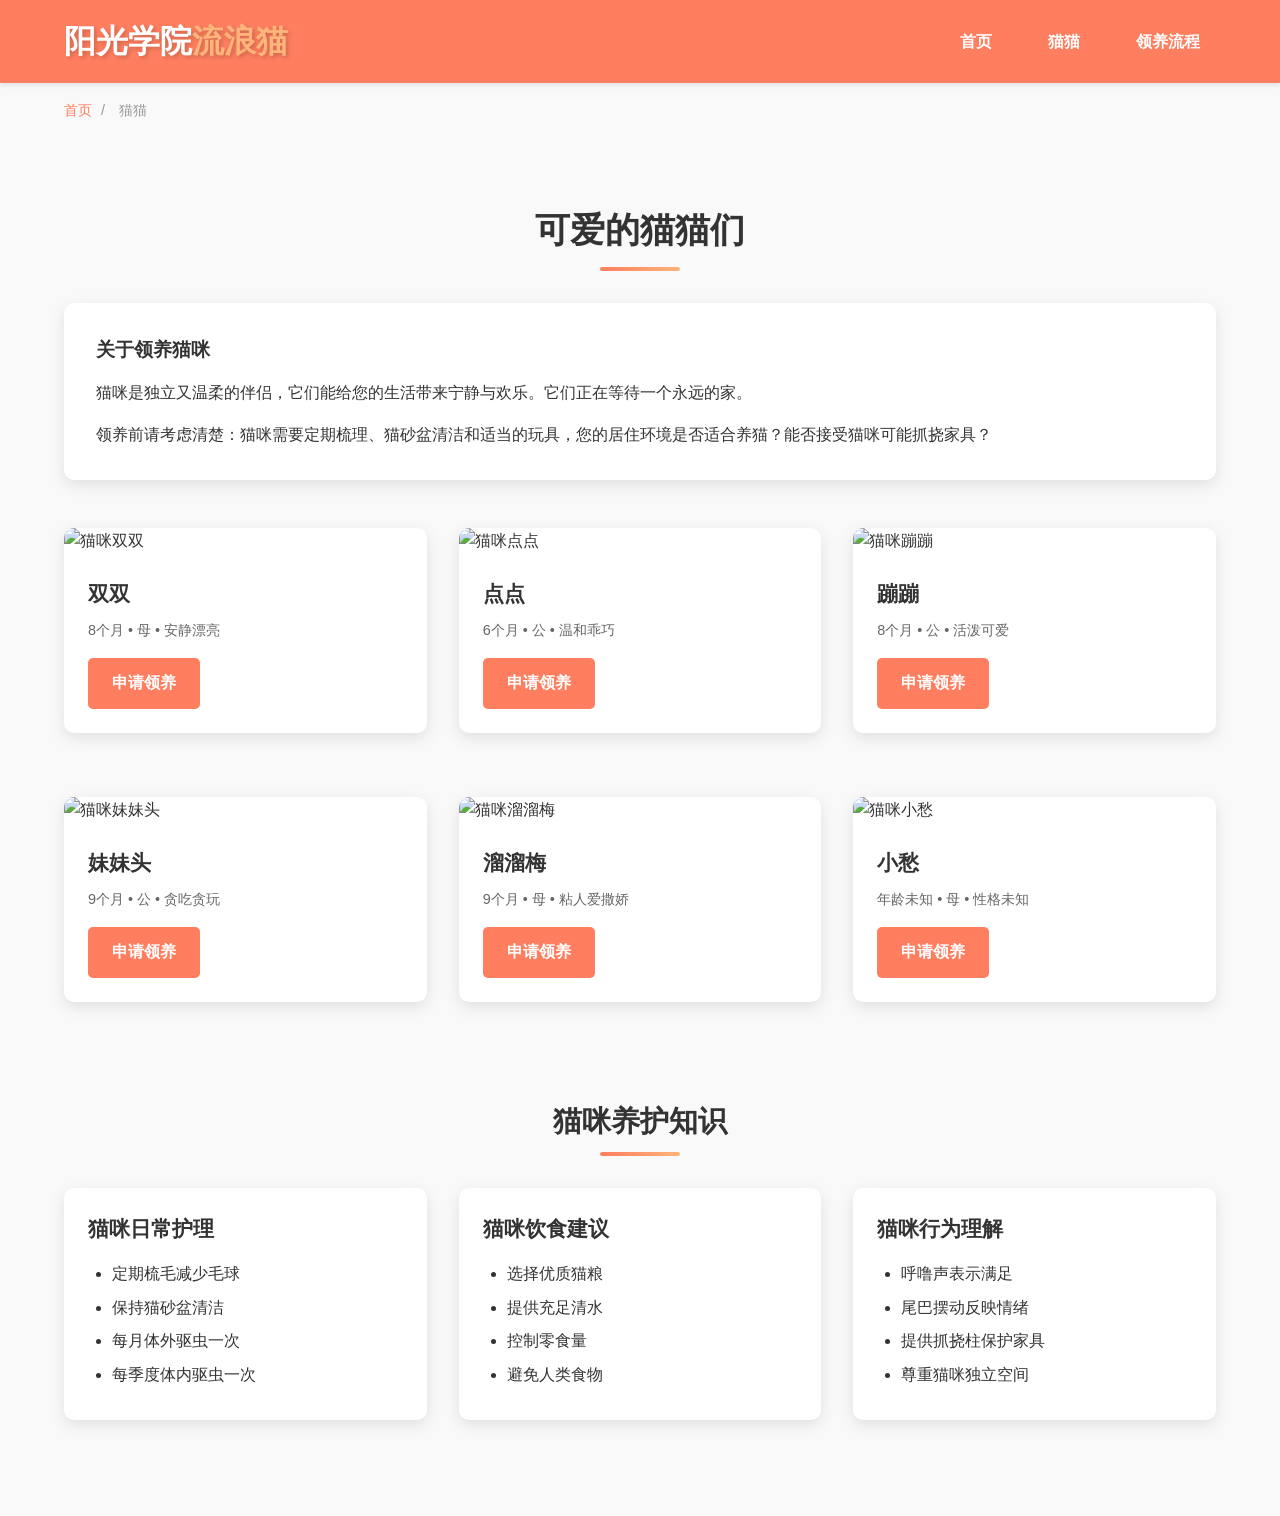
==== cats.html @ 368df84d "Create cats.html" ====
<!DOCTYPE html>
<html lang="zh-CN">
<head>
    <meta charset="UTF-8">
    <meta name="viewport" content="width=device-width, initial-scale=1.0">
    <title>猫猫 | 阳光学院流浪猫</title>
    <link rel="stylesheet" href="css/style.css">
    <link rel="stylesheet" href="css/responsive.css">
</head>
<body>
    <header>
        <div class="container header-content">
            <a href="index.html" class="logo">阳光学院<span>流浪猫</span></a>
            <div class="menu-toggle">☰</div>
            <nav>
                <ul>
                    <li><a href="index.html">首页</a></li>
                    <li><a href="cats.html" class="active">猫猫</a></li>
                    <li><a href="adoption-process.html">领养流程</a></li>
                </ul>
            </nav>
        </div>
    </header>

    <div class="container breadcrumb">
        <a href="index.html">首页</a>
        <span>/</span>
        <span>猫猫</span>
    </div>

    <section class="section">
        <div class="container">
            <h2 class="section-title">可爱的猫猫们</h2>
            
            <div style="background-color: white; padding: 2rem; border-radius: 10px; box-shadow: 0 5px 15px rgba(0,0,0,0.1); margin-bottom: 3rem;">
                <h3 style="margin-bottom: 1rem;">关于领养猫咪</h3>
                <p style="margin-bottom: 1rem;">猫咪是独立又温柔的伴侣，它们能给您的生活带来宁静与欢乐。它们正在等待一个永远的家。</p>
                <p>领养前请考虑清楚：猫咪需要定期梳理、猫砂盆清洁和适当的玩具，您的居住环境是否适合养猫？能否接受猫咪可能抓挠家具？</p>
            </div>
            
            <div class="grid">
                <div class="card">
                    <img src="images/shuangshuang.jpg" alt="猫咪双双" class="card-img">
                    <div class="card-body">
                        <h3 class="card-title">双双</h3>
                        <p class="card-text">8个月 • 母 • 安静漂亮</p>
                        <div style="display: flex; justify-content: space-between; margin-top: 1rem;">
                            <a href="adoption-process.html" class="btn">申请领养</a>
                        </div>
                    </div>
                </div>
                
                <div class="card">
                    <img src="images/diandian.jpg" alt="猫咪点点" class="card-img">
                    <div class="card-body">
                        <h3 class="card-title">点点</h3>
                        <p class="card-text">6个月 • 公 • 温和乖巧</p>
                        <div style="display: flex; justify-content: space-between; margin-top: 1rem;">
                            <a href="adoption-process.html" class="btn">申请领养</a>
                        </div>
                    </div>
                </div>
                
                <div class="card">
                    <img src="images/bengbeng.jpg" alt="猫咪蹦蹦" class="card-img">
                    <div class="card-body">
                        <h3 class="card-title">蹦蹦</h3>
                        <p class="card-text">8个月 • 公 • 活泼可爱</p>
                        <div style="display: flex; justify-content: space-between; margin-top: 1rem;">
                            <a href="adoption-process.html" class="btn">申请领养</a>
                        </div>
                    </div>
                </div>

                <div class="card">
                    <img src="images/meimeitou.jpg" alt="猫咪妹妹头" class="card-img">
                    <div class="card-body">
                        <h3 class="card-title">妹妹头</h3>
                        <p class="card-text">9个月 • 公 • 贪吃贪玩</p>
                        <div style="display: flex; justify-content: space-between; margin-top: 1rem;">
                            <a href="adoption-process.html" class="btn">申请领养</a>
                        </div>
                    </div>
                </div>
            
                <div class="card">
                    <img src="images/liuliumei.jpg" alt="猫咪溜溜梅" class="card-img">
                    <div class="card-body">
                        <h3 class="card-title">溜溜梅</h3>
                        <p class="card-text">9个月 • 母 • 粘人爱撒娇</p>
                        <div style="display: flex; justify-content: space-between; margin-top: 1rem;">
                            <a href="adoption-process.html" class="btn">申请领养</a>
                        </div>
                    </div>
                </div>
            
               <div class="card">
                    <img src="images/xiaochou.jpg" alt="猫咪小愁" class="card-img">
                    <div class="card-body">
                        <h3 class="card-title">小愁</h3>
                        <p class="card-text">年龄未知 • 母 • 性格未知</p>
                        <div style="display: flex; justify-content: space-between; margin-top: 1rem;">
                            <a href="adoption-process.html" class="btn">申请领养</a>
                        </div>
                    </div>
                </div>
            </div>
            
            <div style="margin-top: 4rem;">
                <h3 class="section-title" style="font-size: 1.8rem;">猫咪养护知识</h3>
                <div class="grid" style="grid-template-columns: repeat(auto-fill, minmax(300px, 1fr)); margin-top: 2rem;">
                    <div class="card">
                        <div class="card-body">
                            <h4 class="card-title">猫咪日常护理</h4>
                            <ul style="padding-left: 1.5rem; margin-top: 1rem;">
                                <li style="margin-bottom: 0.5rem;">定期梳毛减少毛球</li>
                                <li style="margin-bottom: 0.5rem;">保持猫砂盆清洁</li>
                                <li style="margin-bottom: 0.5rem;">每月体外驱虫一次</li>
                                <li style="margin-bottom: 0.5rem;">每季度体内驱虫一次</li>
                            </ul>
                        </div>
                    </div>
                    <div class="card">
                        <div class="card-body">
                            <h4 class="card-title">猫咪饮食建议</h4>
                            <ul style="padding-left: 1.5rem; margin-top: 1rem;">
                                <li style="margin-bottom: 0.5rem;">选择优质猫粮</li>
                                <li style="margin-bottom: 0.5rem;">提供充足清水</li>
                                <li style="margin-bottom: 0.5rem;">控制零食量</li>
                                <li style="margin-bottom: 0.5rem;">避免人类食物</li>
                            </ul>
                        </div>
                    </div>
                    <div class="card">
                        <div class="card-body">
                            <h4 class="card-title">猫咪行为理解</h4>
                            <ul style="padding-left: 1.5rem; margin-top: 1rem;">
                                <li style="margin-bottom: 0.5rem;">呼噜声表示满足</li>
                                <li style="margin-bottom: 0.5rem;">尾巴摆动反映情绪</li>
                                <li style="margin-bottom: 0.5rem;">提供抓挠柱保护家具</li>
                                <li style="margin-bottom: 0.5rem;">尊重猫咪独立空间</li>
                            </ul>
                        </div>
                    </div>
                </div>
            </div>
        </div>
    </section>

    <script src="js/main.js"></script>
</body>
</html>
---- css/style.css ----
* {
    margin: 0;
    padding: 0;
    box-sizing: border-box;
    font-family: 'Segoe UI', Tahoma, Geneva, Verdana, sans-serif;
}

body {
    background-color: #f9f9f9;
    color: #333;
    line-height: 1.6;
}

a {
    text-decoration: none;
    color: inherit;
}

header {
    background-color: #ff7e5f;
    color: white;
    padding: 1rem 0;
    box-shadow: 0 2px 5px rgba(0, 0, 0, 0.1);
    position: sticky;
    top: 0;
    z-index: 100;
}

.container {
    width: 90%;
    max-width: 1200px;
    margin: 0 auto;
}

.header-content {
    display: flex;
    justify-content: space-between;
    align-items: center;
}

.logo {
    font-size: 2rem;
    font-weight: 700;
    color: white;
    text-shadow: 2px 2px 4px rgba(0, 0, 0, 0.2);
}

.logo span {
    color: #feb47b;
}

nav ul {
    display: flex;
    list-style: none;
}

nav ul li {
    margin-left: 1.5rem;
}

nav ul li a {
    font-weight: 600;
    padding: 0.5rem 1rem;
    border-radius: 5px;
    transition: all 0.3s ease;
}

nav ul li a:hover {
    background-color: #feb47b;
}

footer {
    background-color: #333;
    color: white;
    padding: 2rem 0;
    text-align: center;
    margin-top: 2rem;
}

.footer-content {
    display: flex;
    flex-direction: column;
    align-items: center;
}

.social-links {
    display: flex;
    margin: 1rem 0;
}

.social-links a {
    display: inline-block;
    margin: 0 10px;
    width: 40px;
    height: 40px;
    background-color: #ff7e5f;
    border-radius: 50%;
    display: flex;
    align-items: center;
    justify-content: center;
    transition: all 0.3s ease;
}

.social-links a:hover {
    background-color: #feb47b;
    transform: translateY(-3px);
}

.copyright {
    font-size: 0.9rem;
    opacity: 0.8;
}

.btn {
    display: inline-block;
    padding: 0.8rem 1.5rem;
    background-color: #ff7e5f;
    color: white;
    border: none;
    border-radius: 5px;
    cursor: pointer;
    font-weight: 600;
    transition: all 0.3s ease;
    text-align: center;
}

.btn:hover {
    background-color: #feb47b;
    transform: translateY(-2px);
    box-shadow: 0 5px 15px rgba(255, 126, 95, 0.4);
}

.btn-outline {
    background-color: transparent;
    border: 2px solid #ff7e5f;
    color: #ff7e5f;
}

.btn-outline:hover {
    background-color: #ff7e5f;
    color: white;
}

.section {
    padding: 4rem 0;
}

.section-title {
    text-align: center;
    margin-bottom: 2rem;
    color: #333;
    font-size: 2.2rem;
    position: relative;
}

.section-title:after {
    content: '';
    display: block;
    width: 80px;
    height: 4px;
    background: linear-gradient(to right, #ff7e5f, #feb47b);
    margin: 0.5rem auto;
    border-radius: 2px;
}

.card {
    background-color: white;
    border-radius: 10px;
    overflow: hidden;
    box-shadow: 0 5px 15px rgba(0, 0, 0, 0.1);
    transition: all 0.3s ease;
    margin-bottom: 2rem;
}

.card:hover {
    transform: translateY(-10px);
    box-shadow: 0 15px 30px rgba(0, 0, 0, 0.15);
}

.card-img {
    width: 100%;
    height: 200px;
    object-fit: cover;
}

.card-body {
    padding: 1.5rem;
}

.card-title {
    font-size: 1.3rem;
    margin-bottom: 0.5rem;
    color: #333;
}

.card-text {
    color: #666;
    margin-bottom: 1rem;
    font-size: 0.9rem;
}

.grid {
    display: grid;
    grid-template-columns: repeat(auto-fill, minmax(300px, 1fr));
    gap: 2rem;
    width: 100%;
}

.hero {
    background: linear-gradient(135deg, #ff7e5f, #feb47b);
    color: white;
    padding: 5rem 0;
    text-align: center;
    position: relative;
    overflow: hidden;
}

.hero-content {
    position: relative;
    z-index: 2;
}

.hero-title {
    font-size: 3rem;
    margin-bottom: 1rem;
    text-shadow: 2px 2px 4px rgba(0, 0, 0, 0.2);
}

.hero-subtitle {
    font-size: 1.2rem;
    margin-bottom: 2rem;
    max-width: 700px;
    margin-left: auto;
    margin-right: auto;
}

.testimonial {
    background-color: white;
    padding: 2rem;
    border-radius: 10px;
    box-shadow: 0 5px 15px rgba(0, 0, 0, 0.1);
    margin: 1rem;
    position: relative;
}

.testimonial:before {
    content: '"';
    font-size: 5rem;
    color: #ff7e5f;
    opacity: 0.2;
    position: absolute;
    top: -10px;
    left: 10px;
}

.testimonial-text {
    font-style: italic;
    margin-bottom: 1rem;
    position: relative;
    z-index: 2;
}

.testimonial-author {
    font-weight: 600;
    color: #ff7e5f;
}

.form-group {
    margin-bottom: 1.5rem;
}

.form-control {
    width: 100%;
    padding: 0.8rem;
    border: 1px solid #ddd;
    border-radius: 5px;
    font-size: 1rem;
    transition: all 0.3s ease;
}

.form-control:focus {
    border-color: #ff7e5f;
    outline: none;
    box-shadow: 0 0 0 3px rgba(255, 126, 95, 0.2);
}

textarea.form-control {
    min-height: 150px;
    resize: vertical;
}

.alert {
    padding: 1rem;
    border-radius: 5px;
    margin-bottom: 1rem;
    text-align: center;
}

.alert-success {
    background-color: #d4edda;
    color: #155724;
    border: 1px solid #c3e6cb;
}

.breadcrumb {
    padding: 1rem 0;
    font-size: 0.9rem;
}

.breadcrumb a {
    color: #ff7e5f;
}

.breadcrumb a:hover {
    text-decoration: underline;
}

.breadcrumb span {
    margin: 0 5px;
    color: #999;
}

.menu-toggle {
    display: none;
    cursor: pointer;
    font-size: 1.5rem;
}


/* 轮播图样式 */
.hero-slider {
    position: relative;
    width: 100%;
    height: 500px;
    /* 设置轮播图高度 */
    overflow: hidden;
}

.slide {
    position: absolute;
    top: 0;
    left: 0;
    width: 100%;
    height: 100%;
    opacity: 0;
    transition: opacity 1s ease-in-out;
    display: flex;
    align-items: center;
    justify-content: center;
}

.slide.active {
    opacity: 1;
}

.hero-content {
    text-align: center;
    color: white;
    padding: 0 2rem;
    max-width: 1200px;
    margin: 0 auto;
}

.slider-dots {
    position: absolute;
    bottom: 20px;
    left: 0;
    right: 0;
    display: flex;
    justify-content: center;
    z-index: 10;
}

.dot {
    width: 12px;
    height: 12px;
    border-radius: 50%;
    background-color: rgba(255, 255, 255, 0.5);
    margin: 0 5px;
    cursor: pointer;
    transition: background-color 0.3s ease;
}

.dot.active {
    background-color: white;
}

.text-center {
    text-align: center;
}

/* 弹窗样式 */
.modal {
    position: fixed;
    top: 0;
    left: 0;
    width: 100%;
    height: 100%;
    background-color: rgba(0, 0, 0, 0.7);
    display: flex;           /* 确保使用flex布局 */
    align-items: center;
    justify-content: center;
    z-index: 1000;
    opacity: 0;              /* 初始透明 */
    visibility: hidden;      /* 初始隐藏 */
    transition: opacity 0.3s ease, visibility 0.3s ease;
}

/* 显示弹窗的类 */
.modal.active {
    opacity: 1;
    visibility: visible;
}

.modal-content {
    background-color: white;
    padding: 2rem;
    border-radius: 10px;
    width: 90%;
    max-width: 600px;
    max-height: 90vh;
    overflow-y: auto;
    position: relative;
    box-shadow: 0 5px 15px rgba(0, 0, 0, 0.3);
}

.close-btn {
    position: absolute;
    top: 1rem;
    right: 1rem;
    font-size: 1.5rem;
    cursor: pointer;
    color: #666;
    background: none;
    border: none;
    padding: 0;
}

.pet-images {
    display: flex;
    gap: 1rem;
    margin-bottom: 1.5rem;
    overflow-x: auto;
}

.pet-images img {
    max-height: 200px;
    border-radius: 8px;
}

.pet-info {
    margin-top: 1rem;
}

.pet-info p {
    margin-bottom: 0.8rem;
}

.modal-footer {
    margin-top: 1.5rem;
    text-align: center;
}
---- css/responsive.css ----
@media (max-width: 992px) {
    .hero-title {
        font-size: 2.5rem;
    }

    .section-title {
        font-size: 2rem;
    }
}

@media (max-width: 768px) {
    .header-content {
        flex-direction: column;
        text-align: center;
    }

    nav ul {
        margin-top: 1rem;
        flex-direction: column;
        align-items: center;
    }

    nav ul li {
        margin: 0.5rem 0;
    }

    .hero-title {
        font-size: 2rem;
    }

    .hero-subtitle {
        font-size: 1rem;
    }

    .section {
        padding: 3rem 0;
    }

    .grid {
        grid-template-columns: repeat(auto-fill, minmax(200px, 1fr));
    }

    .hero-slider {
        height: 400px;
    }
}

@media (max-width: 576px) {
    .hero {
        padding: 3rem 0;
    }

    .hero-title {
        font-size: 1.8rem;
    }

    .section-title {
        font-size: 1.6rem;
    }

    .btn {
        padding: 0.6rem 1.2rem;
    }

    .card-img {
        height: 150px;
    }

    .hero-slider {
        height: 350px;
    }
}

@media (max-width: 768px) {
    .menu-toggle {
        display: block;
        position: absolute;
        top: 1rem;
        right: 1rem;
    }

    nav {
        display: none;
        width: 100%;
        margin-top: 1rem;
    }

    nav.active {
        display: block;
    }

    nav ul {
        flex-direction: column;
    }

    nav ul li {
        margin: 0.5rem 0;
    }
}
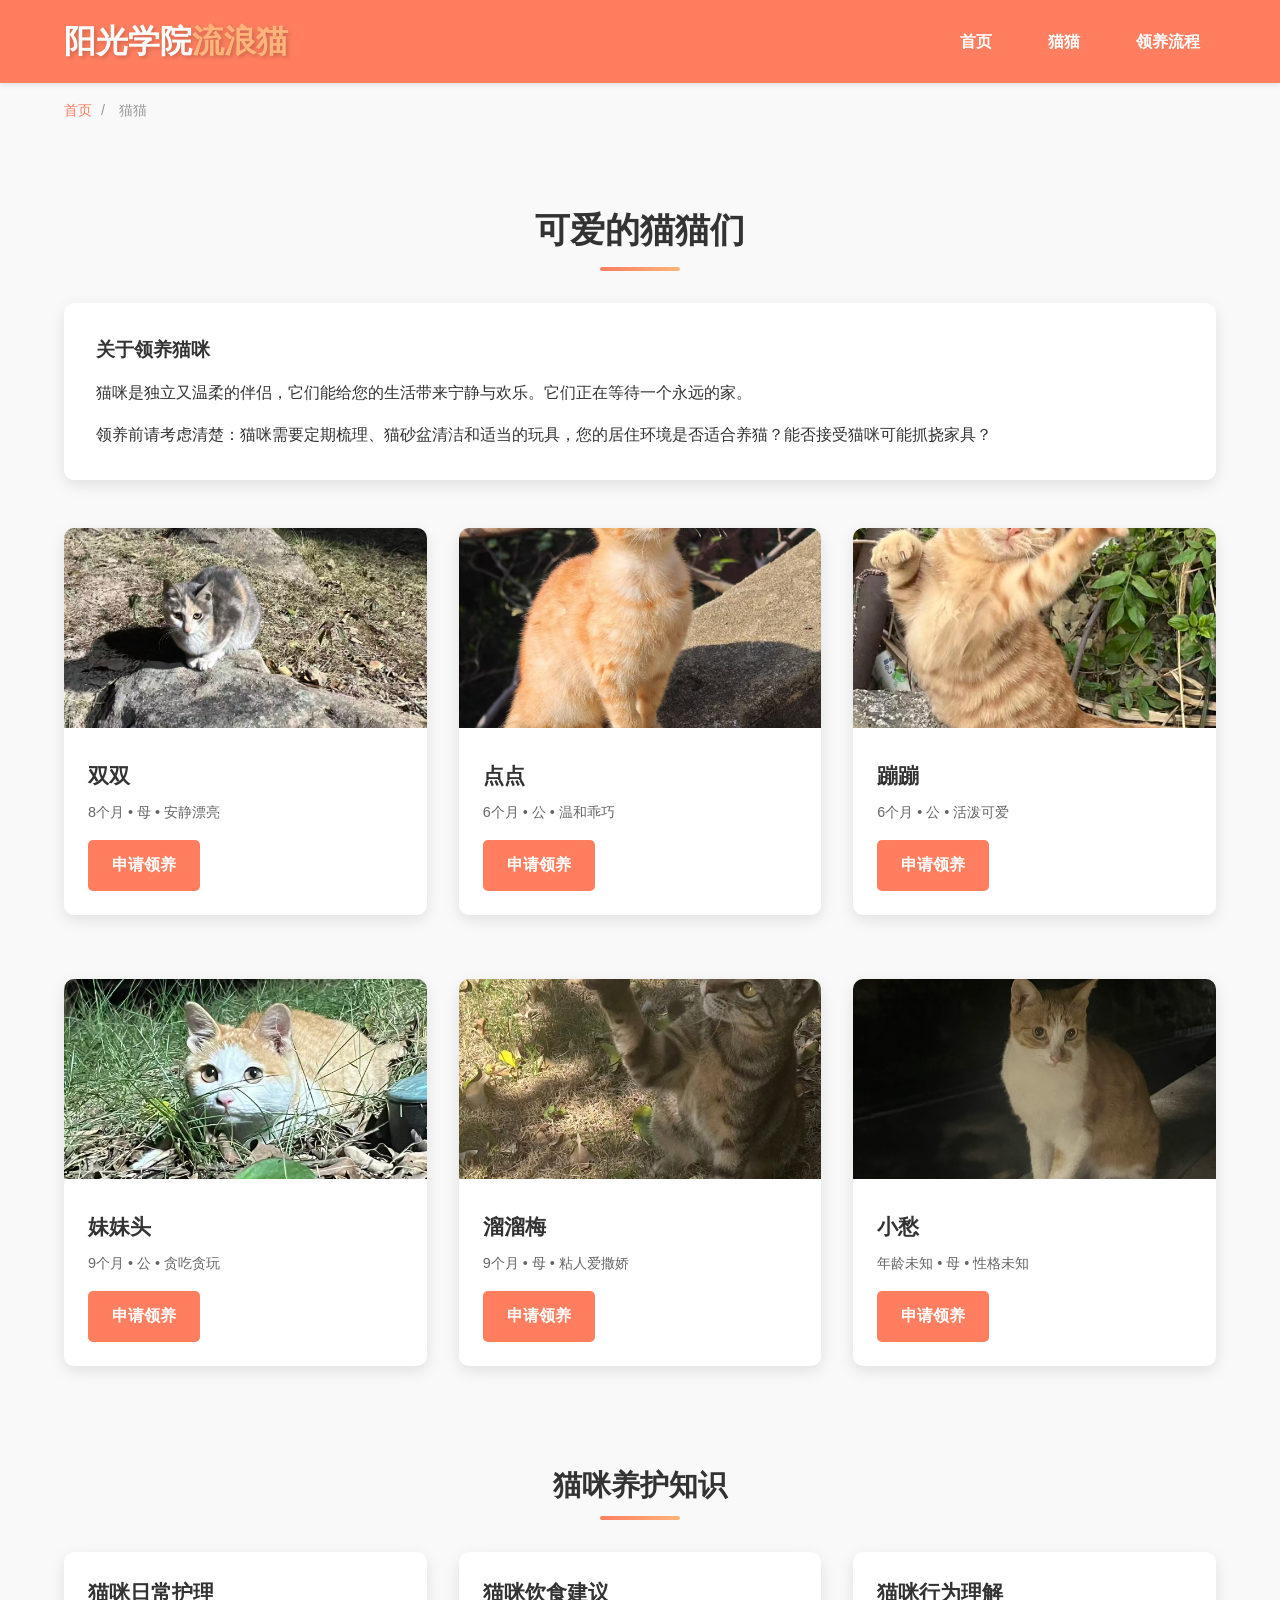
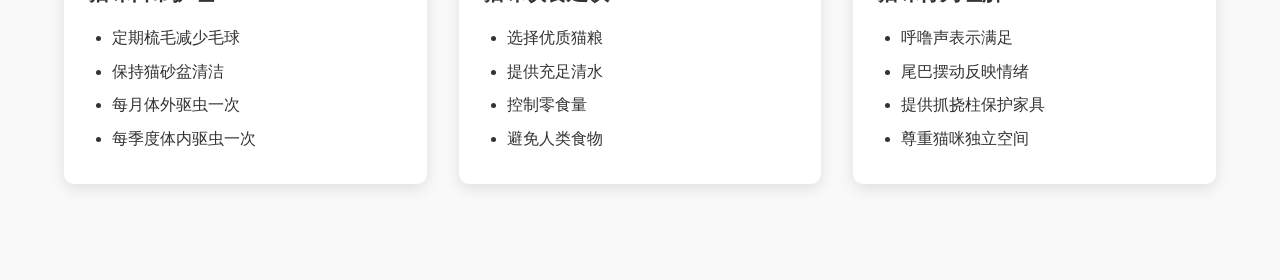
==== commit 138d16a6: "Update cats.html" ====
--- a/cats.html
+++ b/cats.html
@@ -65,7 +65,7 @@
                     <img src="images/bengbeng.jpg" alt="猫咪蹦蹦" class="card-img">
                     <div class="card-body">
                         <h3 class="card-title">蹦蹦</h3>
-                        <p class="card-text">8个月 • 公 • 活泼可爱</p>
+                        <p class="card-text">6个月 • 公 • 活泼可爱</p>
                         <div style="display: flex; justify-content: space-between; margin-top: 1rem;">
                             <a href="adoption-process.html" class="btn">申请领养</a>
                         </div>
